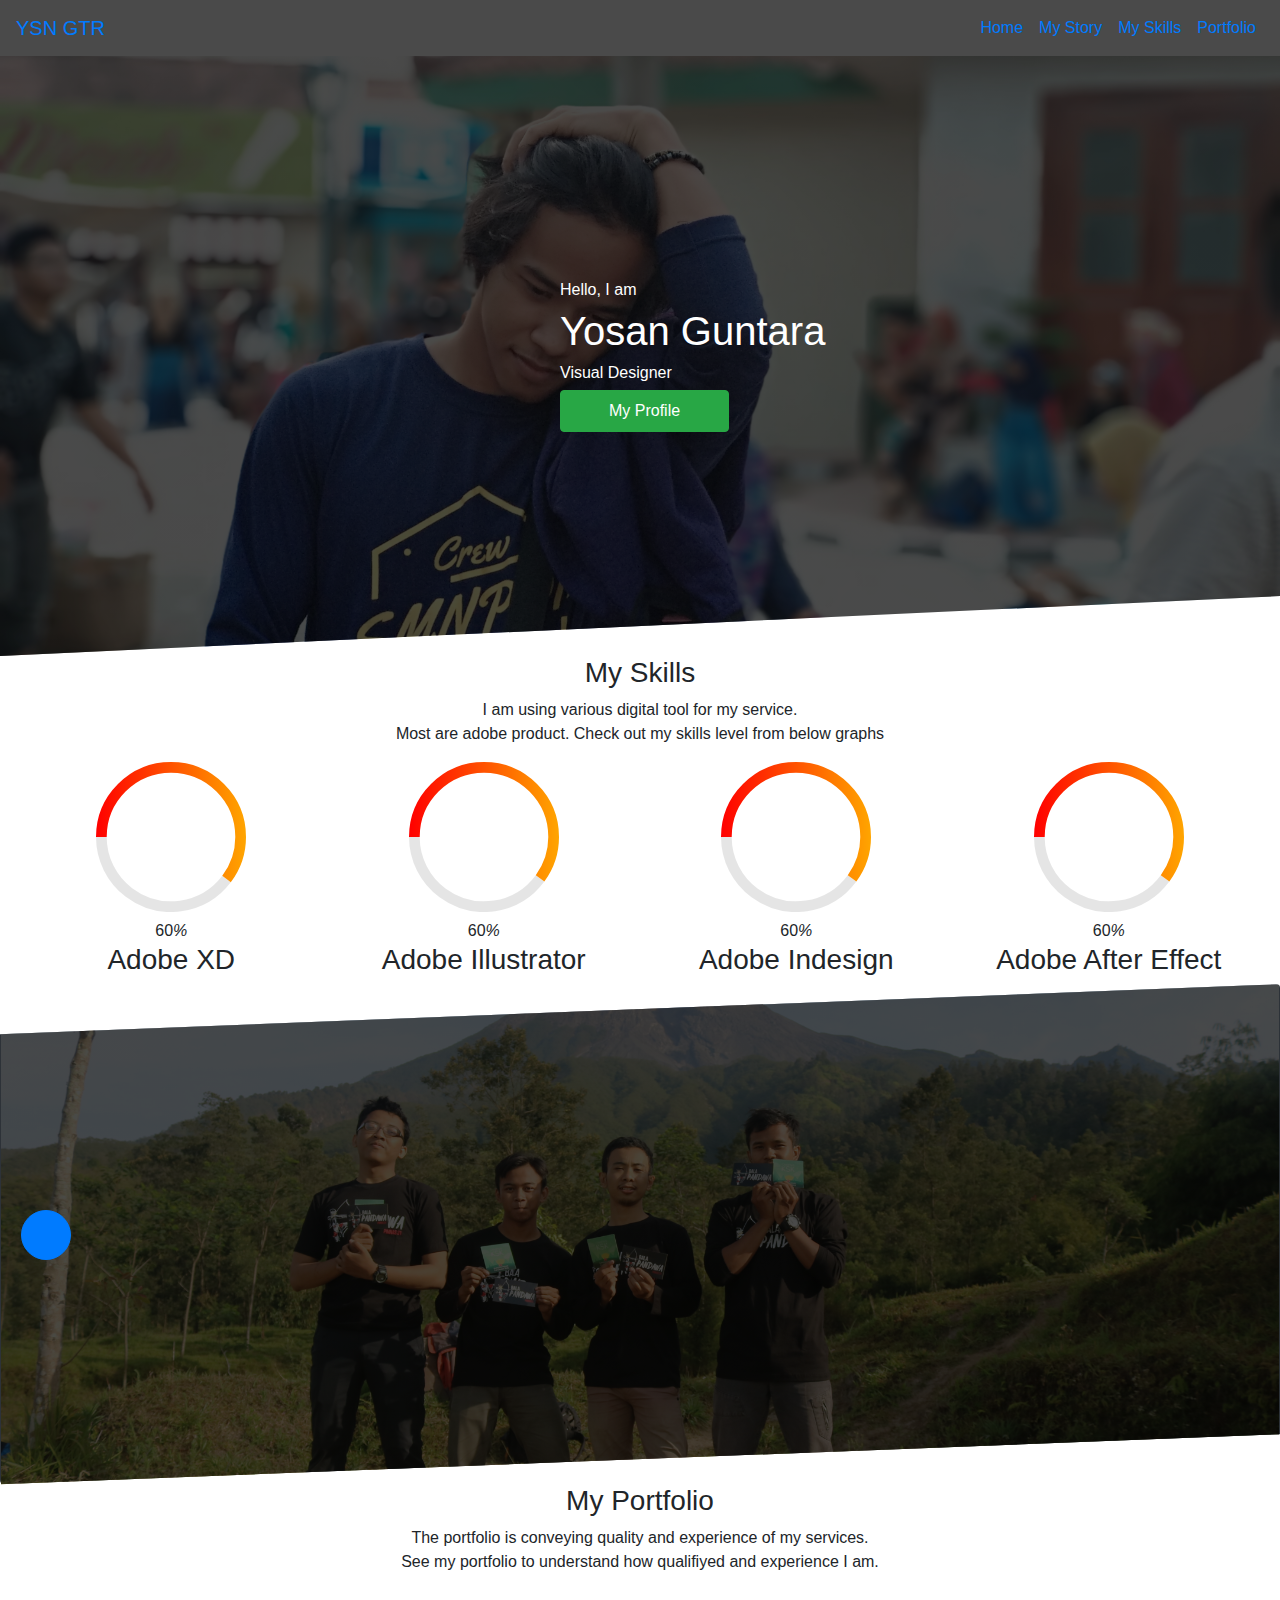
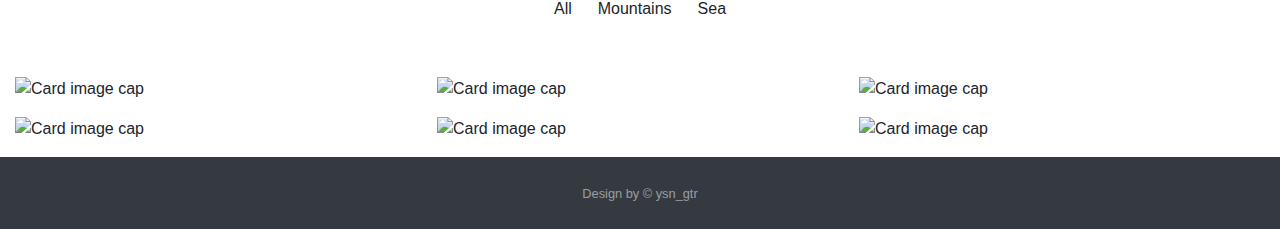
==== Index.html @ 9bcab33e "pindah index" ====
<!DOCTYPE html>
<html lang="en">

<head>
    <meta charset="UTF-8">
    <meta name="viewport" content="width=device-width, initial-scale=1.0">
    <meta http-equiv="X-UA-Compatible" content="ie=edge">
    <title>Ysn</title>
    <link rel="stylesheet" href="https://stackpath.bootstrapcdn.com/bootstrap/4.3.1/css/bootstrap.min.css"
        integrity="sha384-ggOyR0iXCbMQv3Xipma34MD+dH/1fQ784/j6cY/iJTQUOhcWr7x9JvoRxT2MZw1T" crossorigin="anonymous">
    <link rel="stylesheet" href="../css/style.css">
    <link rel="stylesheet" href="../css/gallery.css">


</head>

<body>

    <header>

        <!-- Navbar -->
        <div class="container-fluid p-0">
            <nav class="navbar navbar-expand-lg">
                <a class="navbar-brand" href="#">YSN GTR</a>
                <button class="navbar-toggler" type="button" data-toggle="collapse" data-target="#navbarNav"
                    aria-controls="navbarNav" aria-expanded="false" aria-label="Toggle navigation">
                    <span class="navbar-toggler-icon"></span>
                </button>
                <div class="collapse navbar-collapse" id="navbarNav">
                    <div class="mr-auto"></div>
                    <ul class="navbar-nav">
                        <li class="nav-item active">
                            <a class="nav-link" href="#">Home <span class="sr-only">(current)</span></a>
                        </li>
                        <li class="nav-item">
                            <a class="nav-link" href="#">My Story</a>
                        </li>
                        <li class="nav-item">
                            <a class="nav-link" href="#">My Skills</a>
                        </li>
                        <li class="nav-item">
                            <a class="nav-link" href="#">Portfolio</a>
                        </li>
                    </ul>
                </div>
            </nav>
        </div>
        <!-- End of Navbar -->

    </header>
    <main>
        <div class="jumbotron jumbotron-fluid">
            <div class="container text-left">
                <div class="row">
                    <div class="mr-auto"></div>
                    <div class="col-md-7 col-sm-12">
                        <div class="col-md-5 col-sm-12"></div>
                        <h6>Hello, I am </h6>
                        <h1>Yosan Guntara</h1>
                        <h6>Visual Designer</h6>
                        <button class="btn btn-success px-5 py-2">My Profile
                    </div>
                </div>
            </div>
        </div>
        </div>



        <!-- //Skils -->
        <div class="section-1">
            <div class="col-md-12 justify-content-center">
                <div class="row">
                    <div class="col-md-12 text-center">
                        <div class="section-title">
                            <h3>My Skills</h3>
                            <p>I am using various digital tool for my service. <br> Most are adobe
                                product.
                                Check
                                out my skills level from below graphs</p>
                        </div>
                    </div>
                </div>
                <div class="col-md-12 text-center">
                    <div class="row">
                        <div class="col-md-3">
                            <div class="circle-area">
                                <div class="circle-area-warpper" id="cirlc-1">
                                    <div class="circle-inner">

                                    </div>
                                </div>
                                <h3>Adobe XD</h3>
                            </div>
                        </div>

                        <div class="col-md-3">
                            <div class="circle-area">
                                <div class="circle-area-warpper" id="cirlc-2">
                                    <div class="circle-inner">

                                    </div>
                                </div>
                                <h3>Adobe Illustrator</h3>
                            </div>
                        </div>

                        <div class="col-md-3">
                            <div class="circle-area">
                                <div class="circle-area-warpper" id="cirlc-3">
                                    <div class="circle-inner">

                                    </div>
                                </div>
                                <h3>Adobe Indesign</h3>
                            </div>
                        </div>

                        <div class="col-md-3">
                            <div class="circle-area">
                                <div class="circle-area-warpper" id="cirlc-4">
                                    <div class="circle-inner">

                                    </div>
                                </div>
                                <h3>Adobe After Effect</h3>
                            </div>
                        </div>
                    </div>
                </div>
            </div>
        </div>

        <!-- //End of Skils -->

        <!-- Video Prfile -->
        <div class="section-2">
            <div class="card bg-dark text-white">
                <!-- <img src="../asset/IMG_20190721_172507.jpg" class="card-img-top" alt="..."> -->
                <div class="card-img-overlay justify-content-center">
                    <button type="button" class="btn btn-primary btn-circle btn-lg"><i
                            class="glyphicon glyphicon-list"></i></button>
                </div>
            </div>
        </div>
        <!-- End of Video Profile -->


        <!-- My Product -->
        <div class="section-3">
            <div class="col-md-12 text-center">
                <h3>My Portfolio</h3>
                <div class="col-md-12 text-center">
                    <p>The portfolio is conveying quality and experience of my services. <br> See
                        my
                        portfolio to understand how qualifiyed and experience I am.</p>
                </div>
            </div>
            <div class="col-md-12 justify-content-center">
                <!-- Grid row -->
                <!-- Grid row -->
                <div class="row">

                    <!-- Grid column -->
                    <div class="col-md-12 d-flex justify-content-center mb-5">

                        <button type="button" class="btn btn-outline-black waves-effect filter"
                            data-rel="all">All</button>
                        <button type="button" class="btn btn-outline-black waves-effect filter"
                            data-rel="1">Mountains</button>
                        <button type="button" class="btn btn-outline-black waves-effect filter"
                            data-rel="2">Sea</button>

                    </div>
                    <!-- Grid column -->

                </div>
                <!-- Grid row -->

                <!-- Grid row -->
                <div class="gallery" id="gallery">

                    <!-- Grid column -->
                    <div class="mb-3 pics animation all 2">
                        <img class="img-fluid"
                            src="https://mdbootstrap.com/img/Photos/Horizontal/Nature/4-col/img%20(73).jpg"
                            alt="Card image cap">
                    </div>
                    <!-- Grid column -->

                    <!-- Grid column -->
                    <div class="mb-3 pics animation all 1">
                        <img class="img-fluid" src="https://mdbootstrap.com/img/Photos/Vertical/mountain1.jpg"
                            alt="Card image cap">
                    </div>
                    <!-- Grid column -->

                    <!-- Grid column -->
                    <div class="mb-3 pics animation all 1">
                        <img class="img-fluid" src="https://mdbootstrap.com/img/Photos/Vertical/mountain2.jpg"
                            alt="Card image cap">
                    </div>
                    <!-- Grid column -->

                    <!-- Grid column -->
                    <div class="mb-3 pics animation all 2">
                        <img class="img-fluid"
                            src="https://mdbootstrap.com/img/Photos/Horizontal/Nature/4-col/img%20(35).jpg"
                            alt="Card image cap">
                    </div>
                    <!-- Grid column -->

                    <!-- Grid column -->
                    <div class="mb-3 pics animation all 2">
                        <img class="img-fluid"
                            src="https://mdbootstrap.com/img/Photos/Horizontal/Nature/4-col/img%20(18).jpg"
                            alt="Card image cap">
                    </div>
                    <!-- Grid column -->

                    <!-- Grid column -->
                    <div class="mb-3 pics animation all 1">
                        <img class="img-fluid" src="https://mdbootstrap.com/img/Photos/Vertical/mountain3.jpg"
                            alt="Card image cap">
                    </div>
                    <!-- Grid column -->
                </div>
                <!-- Grid row -->
            </div>
        </div>

        <!-- End of My Product -->



    </main>


    <footer id="sticky-footer" class="py-4 bg-dark text-white-50">
        <div class="container text-center">
            <small>Design by &copy; ysn_gtr</small>
        </div>
    </footer>

    <script src="https://cdnjs.cloudflare.com/ajax/libs/jquery/3.4.1/jquery.min.js"
        integrity="sha256-CSXorXvZcTkaix6Yvo6HppcZGetbYMGWSFlBw8HfCJo=" crossorigin="anonymous"></script>
    <script src="https://cdnjs.cloudflare.com/ajax/libs/popper.js/1.14.7/umd/popper.min.js"
        integrity="sha384-UO2eT0CpHqdSJQ6hJty5KVphtPhzWj9WO1clHTMGa3JDZwrnQq4sF86dIHNDz0W1" crossorigin="anonymous">
    </script>
    <script src="https://stackpath.bootstrapcdn.com/bootstrap/4.3.1/js/bootstrap.min.js"
        integrity="sha384-JjSmVgyd0p3pXB1rRibZUAYoIIy6OrQ6VrjIEaFf/nJGzIxFDsf4x0xIM+B07jRM" crossorigin="anonymous">
    </script>
    <script src="https://code.jquery.com/jquery-3.4.1.js"></script>

    <!-- gallery -->
    <!-- <script src="../js/gallery.min.js"></script> -->

    <!-- Skils -->
    <script src="../js/circle-progress.min.js"></script>





    <script>
        $('#cirlc-1').circleProgress({
            value: 0.75,
            size: 150,
            fill: {
                gradient: ["red", "orange"]
            }
        }).on('circle-animation-progress', function (event, progress) {
            $(this).find('.circle-inner').html(Math.round(75 * progress) + '<i>%</i>');
        });

        $('#cirlc-2').circleProgress({
            value: 0.75,
            size: 150,
            fill: {
                gradient: ["red", "orange"]
            }
        }).on('circle-animation-progress', function (event, progress) {
            $(this).find('.circle-inner').html(Math.round(75 * progress) + '<i>%</i>');
        });

        $('#cirlc-3').circleProgress({
            value: 0.75,
            size: 150,
            fill: {
                gradient: ["red", "orange"]
            }
        }).on('circle-animation-progress', function (event, progress) {
            $(this).find('.circle-inner').html(Math.round(75 * progress) + '<i>%</i>');
        });

        $('#cirlc-4').circleProgress({
            value: 0.75,
            size: 150,
            fill: {
                gradient: ["red", "orange"]
            }
        }).on('circle-animation-progress', function (event, progress) {
            $(this).find('.circle-inner').html(Math.round(75 * progress) + '<i>%</i>');
        })
        // Gallery
        $(function () {
            var selectedClass = "";
            $(".filter").click(function () {
                selectedClass = $(this).attr("data-rel");
                $("#gallery").fadeTo(100, 0.1);
                $("#gallery div").not("." + selectedClass).fadeOut().removeClass('animation');
                setTimeout(function () {
                    $("." + selectedClass).fadeIn().addClass('animation');
                    $("#gallery").fadeTo(300, 1);
                }, 300);
            });
        });
    </script>
</body>

</html>
---- css/style.css ----
.navbar {
    background-color: rgba(0, 0, 0, 0.71);

}

.jumbotron {
    margin-bottom: 0;
    height: 600px;
    display: flex;
    flex-direction: column;
    justify-content: center;
    background-size: cover;
    background-repeat: no-repeat;
    background-position: center center;
    /* background-color: rgba(0, 0, 0, 0.71);
    background-image: url('../asset/IMG_20190721_171536.jpg'); */
    background-image: linear-gradient(0deg, rgba(0, 0, 0, 0.71), rgba(0, 0, 0, 0.71)), url('../asset/IMG_20190721_171536.jpg');
    color: white;

    -webkit-clip-path: polygon(0 0, 100% 0, 100% 96%, 0 100%);
    clip-path: polygon(0 0, 100% 0, 100% 90%, 0 100%);

}

.card {
    height: 500px;


}

.card .card-img-overlay {
    height: 500px;
    display: flex;
    flex-direction: column;
    justify-content: center;
    background-size: cover;
    background-repeat: no-repeat;
    background-position: center;
    background-image: linear-gradient(0deg, rgba(0, 0, 0, 0.71), rgba(0, 0, 0, 0.71)), url('../asset/IMG_5411.JPG');
}

.btn-circle.btn-lg {
    width: 50px;
    height: 50px;
    padding: 10px 16px;
    font-size: 18px;
    line-height: 1.33;
    border-radius: 25px;

}

.section-2 {
    -webkit-clip-path: polygon(0 0, 100% 0, 100% 96%, 0 100%);
    clip-path: polygon(0 10%, 100% 0, 100% 90%, 0 100%);
}
---- css/gallery.css ----
/* Gallery */
.gallery {
    -webkit-column-count: 3;
    -moz-column-count: 3;
    column-count: 3;
    -webkit-column-width: 33%;
    -moz-column-width: 33%;
    column-width: 33%;
}

.gallery .pics {
    -webkit-transition: all 350ms ease;
    transition: all 350ms ease;
}

.gallery .animation {
    -webkit-transform: scale(1);
    -ms-transform: scale(1);
    transform: scale(1);
}

@media (max-width: 450px) {
    .gallery {
        -webkit-column-count: 1;
        -moz-column-count: 1;
        column-count: 1;
        -webkit-column-width: 100%;
        -moz-column-width: 100%;
        column-width: 100%;
    }
}

@media (max-width: 400px) {
    .btn.filter {
        padding-left: 1.1rem;
        padding-right: 1.1rem;
    }
}

/* End of Gallery */
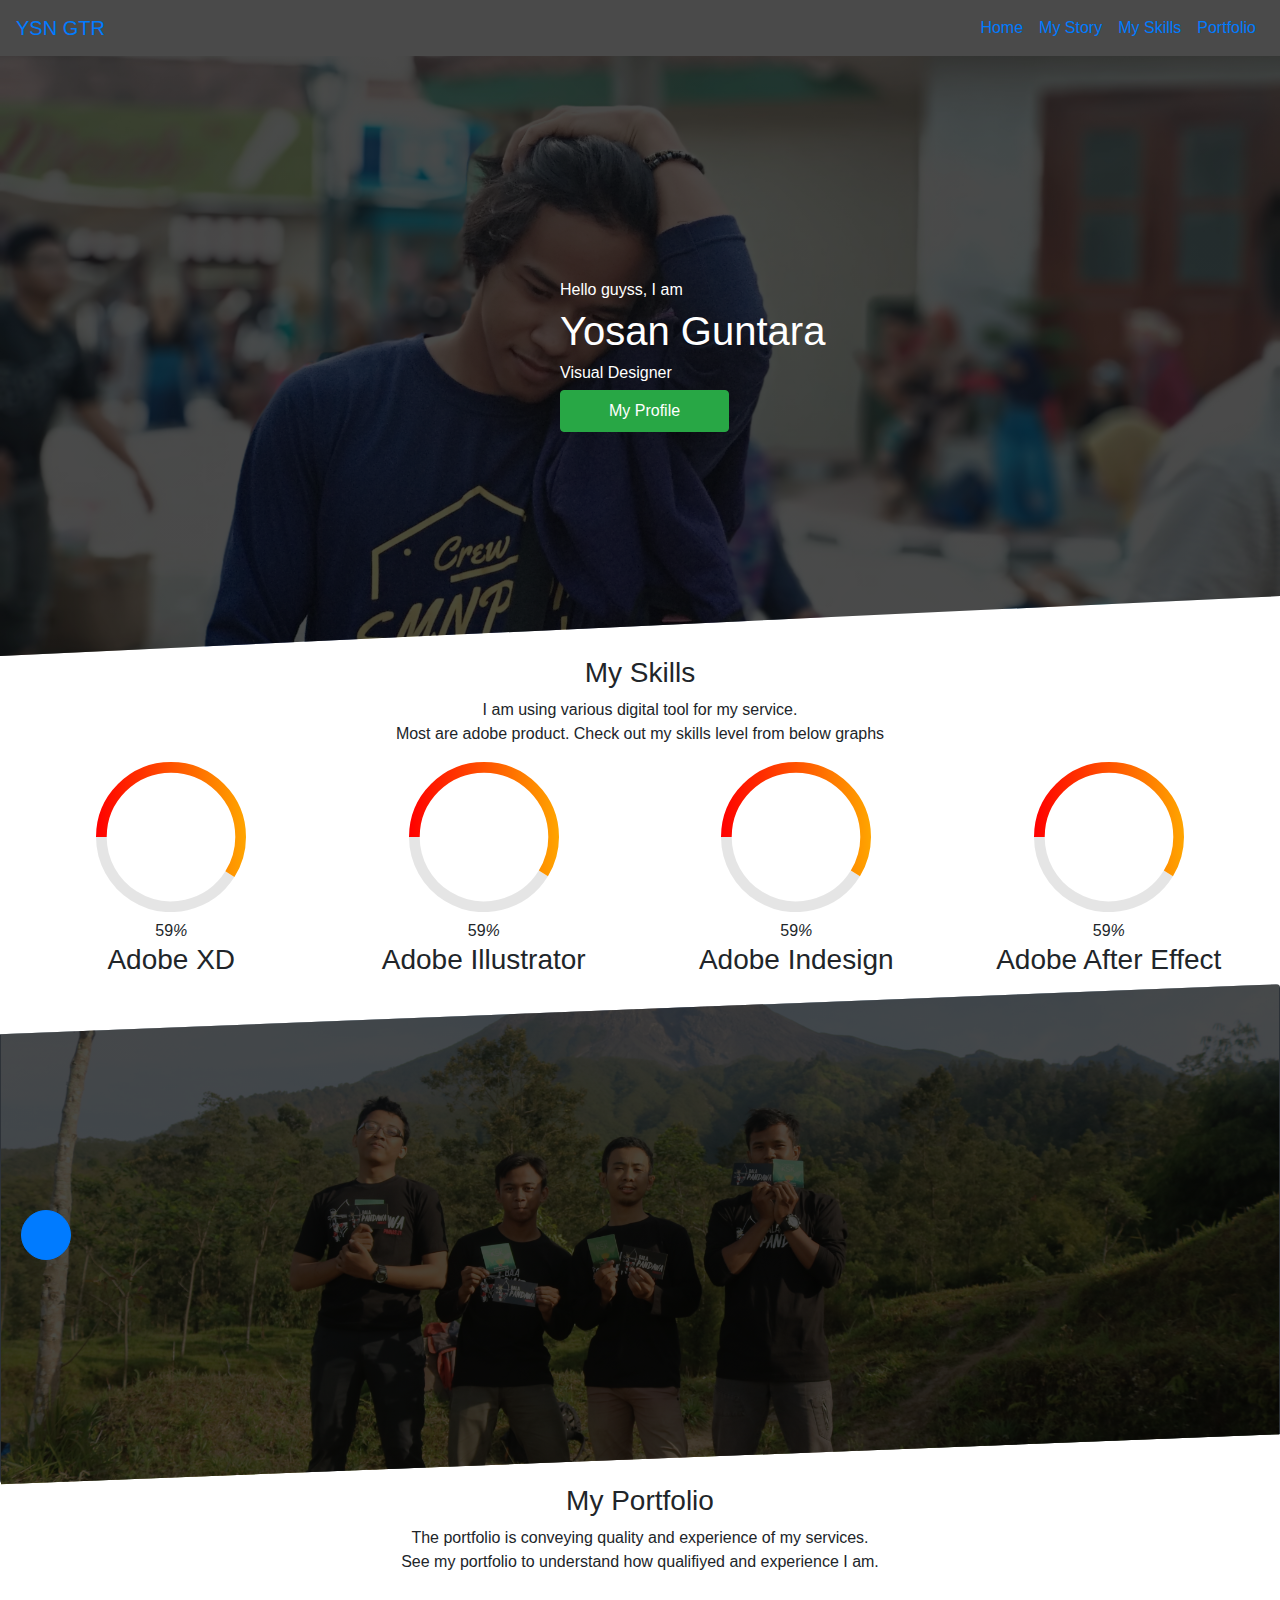
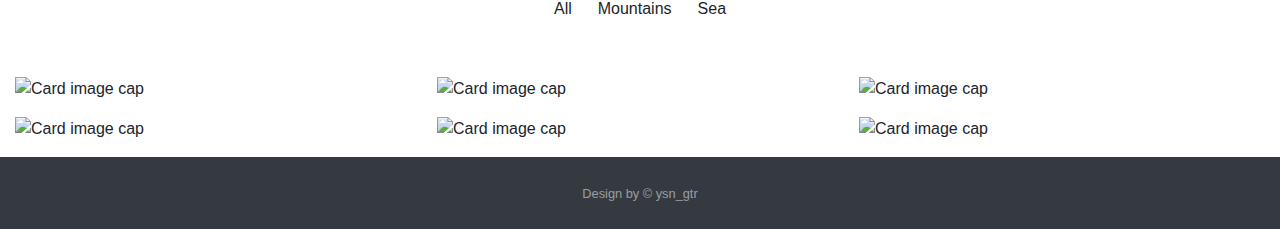
==== commit 918b893a: "ganti nama" ====
--- a/Index.html
+++ b/Index.html
@@ -55,7 +55,7 @@
                     <div class="mr-auto"></div>
                     <div class="col-md-7 col-sm-12">
                         <div class="col-md-5 col-sm-12"></div>
-                        <h6>Hello, I am </h6>
+                        <h6>Hello guyss, I am </h6>
                         <h1>Yosan Guntara</h1>
                         <h6>Visual Designer</h6>
                         <button class="btn btn-success px-5 py-2">My Profile
